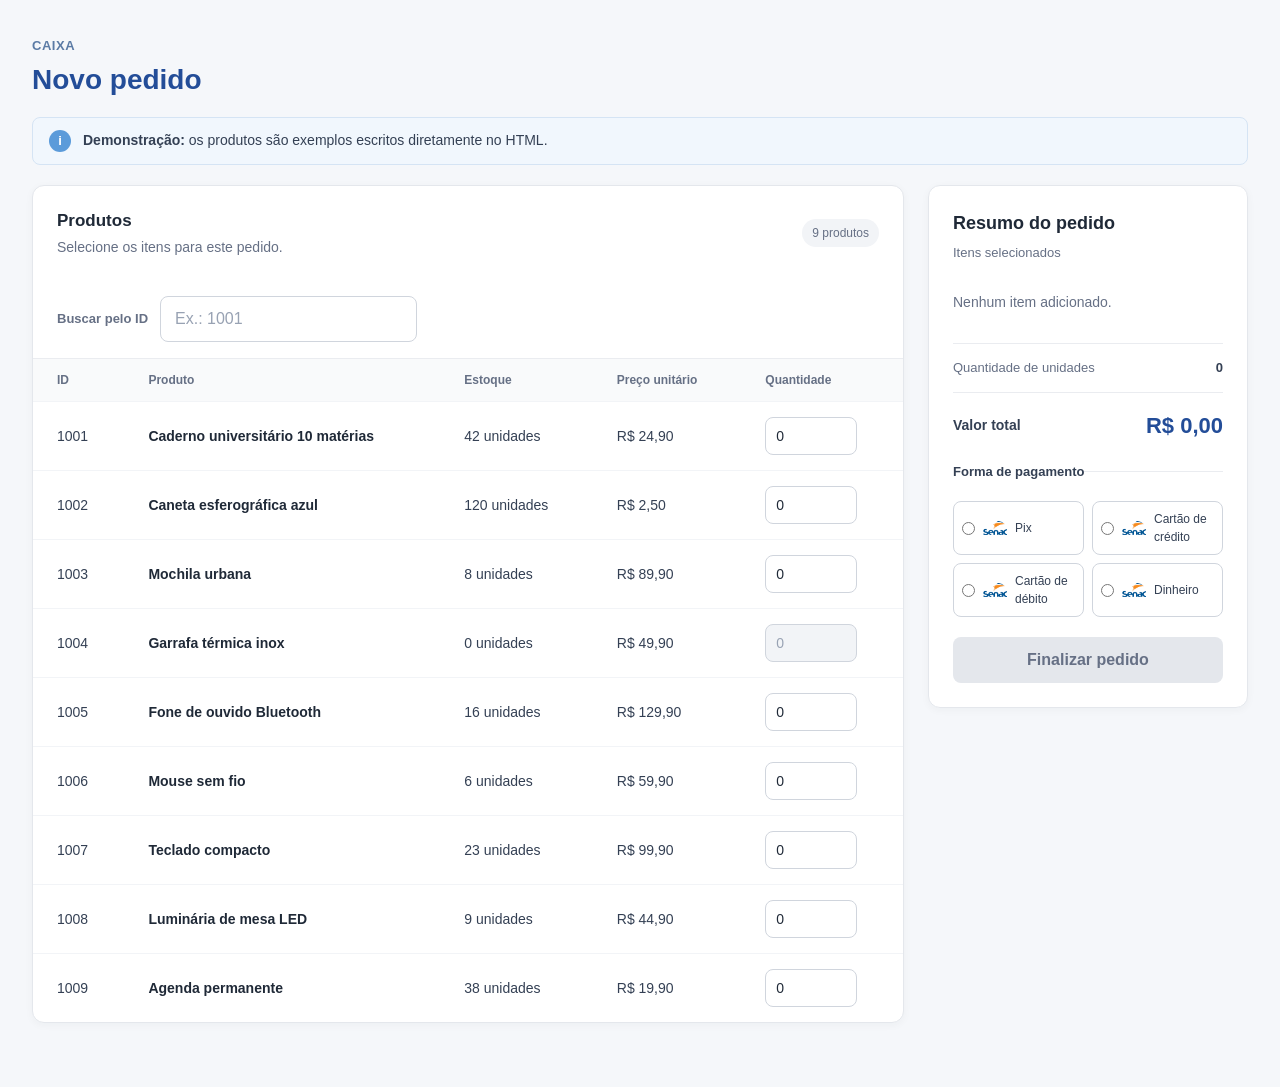
==== front-end/pages/caixa.html @ 9cf3b4d2 "Página de novo pedido" ====
<!DOCTYPE html>
<html lang="pt-BR">
<head>
    <meta charset="UTF-8">
    <meta name="viewport" content="width=device-width, initial-scale=1.0">
    <title>Novo pedido</title>
    <link rel="stylesheet" href="../styles/reset.css">
    <link rel="stylesheet" href="../styles/style.css">
    <link rel="stylesheet" href="../styles/caixa.css">
    <script src="../scripts/caixa.js" defer></script>
</head>
<body>
    <header></header>

    <main class="order-main">
        <section class="order-heading">
            <p class="order-eyebrow">Caixa</p>
            <h1>Novo pedido</h1>
        </section>

        <div class="order-notice">
            <span class="order-notice-icon" aria-hidden="true">i</span>
            <p><strong>Demonstração:</strong> os produtos são exemplos escritos diretamente no HTML.</p>
        </div>

        <div class="order-layout">
            <section class="table-card order-products">
                <div class="table-card-heading">
                    <div>
                        <h2>Produtos</h2>
                        <p>Selecione os itens para este pedido.</p>
                    </div>
                    <span class="table-count">9 produtos</span>
                </div>

                <div class="table-toolbar order-toolbar">
                    <div class="order-search">
                        <span>Buscar pelo ID</span>
                        <input
                            id="product-id-search"
                            class="input-text"
                            type="search"
                            inputmode="numeric"
                            placeholder="Ex.: 1001"
                        >
                    </div>
                </div>

                <div class="table-wrap">
                    <table class="data-table order-products-table">
                        <thead>
                            <tr>
                                <th scope="col">ID</th>
                                <th scope="col">Produto</th>
                                <th scope="col">Estoque</th>
                                <th scope="col">Preço unitário</th>
                                <th scope="col">Quantidade</th>
                            </tr>
                        </thead>
                        <tbody id="products-list">
                            <tr data-product-id="1001" data-price="24.90">
                                <td class="table-id">1001</td>
                                <td class="table-name">Caderno universitário 10 matérias</td>
                                <td>42 unidades</td>
                                <td>R$ 24,90</td>
                                <td><input class="input-text order-quantity" type="number" min="0" max="42" value="0" step="1" title="Quantidade de Caderno universitário 10 matérias"></td>
                            </tr>
                            <tr data-product-id="1002" data-price="2.50">
                                <td class="table-id">1002</td>
                                <td class="table-name">Caneta esferográfica azul</td>
                                <td>120 unidades</td>
                                <td>R$ 2,50</td>
                                <td><input class="input-text order-quantity" type="number" min="0" max="120" value="0" step="1" title="Quantidade de Caneta esferográfica azul"></td>
                            </tr>
                            <tr data-product-id="1003" data-price="89.90">
                                <td class="table-id">1003</td>
                                <td class="table-name">Mochila urbana</td>
                                <td>8 unidades</td>
                                <td>R$ 89,90</td>
                                <td><input class="input-text order-quantity" type="number" min="0" max="8" value="0" step="1" title="Quantidade de Mochila urbana"></td>
                            </tr>
                            <tr data-product-id="1004" data-price="49.90">
                                <td class="table-id">1004</td>
                                <td class="table-name">Garrafa térmica inox</td>
                                <td>0 unidades</td>
                                <td>R$ 49,90</td>
                                <td><input class="input-text order-quantity" type="number" min="0" max="0" value="0" step="1" disabled title="Produto sem estoque"></td>
                            </tr>
                            <tr data-product-id="1005" data-price="129.90">
                                <td class="table-id">1005</td>
                                <td class="table-name">Fone de ouvido Bluetooth</td>
                                <td>16 unidades</td>
                                <td>R$ 129,90</td>
                                <td><input class="input-text order-quantity" type="number" min="0" max="16" value="0" step="1" title="Quantidade de Fone de ouvido Bluetooth"></td>
                            </tr>
                            <tr data-product-id="1006" data-price="59.90">
                                <td class="table-id">1006</td>
                                <td class="table-name">Mouse sem fio</td>
                                <td>6 unidades</td>
                                <td>R$ 59,90</td>
                                <td><input class="input-text order-quantity" type="number" min="0" max="6" value="0" step="1" title="Quantidade de Mouse sem fio"></td>
                            </tr>
                            <tr data-product-id="1007" data-price="99.90">
                                <td class="table-id">1007</td>
                                <td class="table-name">Teclado compacto</td>
                                <td>23 unidades</td>
                                <td>R$ 99,90</td>
                                <td><input class="input-text order-quantity" type="number" min="0" max="23" value="0" step="1" title="Quantidade de Teclado compacto"></td>
                            </tr>
                            <tr data-product-id="1008" data-price="44.90">
                                <td class="table-id">1008</td>
                                <td class="table-name">Luminária de mesa LED</td>
                                <td>9 unidades</td>
                                <td>R$ 44,90</td>
                                <td><input class="input-text order-quantity" type="number" min="0" max="9" value="0" step="1" title="Quantidade de Luminária de mesa LED"></td>
                            </tr>
                            <tr data-product-id="1009" data-price="19.90">
                                <td class="table-id">1009</td>
                                <td class="table-name">Agenda permanente</td>
                                <td>38 unidades</td>
                                <td>R$ 19,90</td>
                                <td><input class="input-text order-quantity" type="number" min="0" max="38" value="0" step="1" title="Quantidade de Agenda permanente"></td>
                            </tr>
                        </tbody>
                    </table>
                </div>
            </section>

            <aside class="order-summary">
                <h2>Resumo do pedido</h2>
                <p class="order-summary-caption">Itens selecionados</p>
                <p class="order-summary-empty" id="summary-empty">Nenhum item adicionado.</p>
                <ul class="order-summary-items" id="summary-items"></ul>

                <div class="order-summary-count">
                    <span>Quantidade de unidades</span>
                    <strong id="summary-quantity">0</strong>
                </div>
                <div class="order-total">
                    <span>Valor total</span>
                    <strong id="order-total">R$ 0,00</strong>
                </div>

                <fieldset class="payment-methods">
                    <legend>Forma de pagamento</legend>
                    <label class="payment-method">
                        <input type="radio" name="pagamento" value="Pix">
                        <img class="payment-method-icon" src="../assets/Senac_logo.svg.webp" alt="">
                        <span>Pix</span>
                    </label>
                    <label class="payment-method">
                        <input type="radio" name="pagamento" value="Cartão de crédito">
                        <img class="payment-method-icon" src="../assets/Senac_logo.svg.webp" alt="">
                        <span>Cartão de crédito</span>
                    </label>
                    <label class="payment-method">
                        <input type="radio" name="pagamento" value="Cartão de débito">
                        <img class="payment-method-icon" src="../assets/Senac_logo.svg.webp" alt="">
                        <span>Cartão de débito</span>
                    </label>
                    <label class="payment-method">
                        <input type="radio" name="pagamento" value="Dinheiro">
                        <img class="payment-method-icon" src="../assets/Senac_logo.svg.webp" alt="">
                        <span>Dinheiro</span>
                    </label>
                </fieldset>

                <button class="order-submit" type="button" disabled>Finalizar pedido</button>
            </aside>
        </div>
    </main>
</body>
</html>
---- front-end/styles/style.css ----
/* CSS padrão para os elementos das páginas */
h1 {
    margin-bottom: 6px;
    color: #234D98;
    font-size: 28px;
    line-height: 1.25;
}

p {
    color: #667085;
    font-size: 14px;
}

.input-text {
    width: 100%;
    min-height: 46px;
    padding: 0 14px;
    border: 1px solid #D0D5DD;
    border-radius: 8px;
    color: #1F2937;
    background: #FFFFFF;
}

.input-text::placeholder {
    color: #98A2B3;
}

.input-text:focus {
    border-color: #5B9BDA;
}

.input-text:focus-visible,
button:focus-visible {
    outline: 3px solid rgb(91 155 218 / 35%);
    outline-offset: 3px;
}

button {
    display: inline-flex;
    min-height: 46px;
    align-items: center;
    justify-content: center;
    padding: 0 16px;
    border-radius: 8px;
    color: #FFFFFF;
    background: #234D98;
    font-weight: 600;
    transition: background-color 160ms ease;
}

button:hover {
    background: #1D417F;
}

/* === Estilos para padronizar as tabelas de usuários, produtos, etc === */
.table-card {
    overflow: hidden;
    border: 1px solid #E4E7EC;
    border-radius: 12px;
    background: #FFFFFF;
    box-shadow: 0 2px 8px rgb(31 41 55 / 4%);
}

.table-card-heading {
    display: flex;
    align-items: center;
    justify-content: space-between;
    gap: 16px;
    padding: 22px 24px;
}

.table-card-heading h2 {
    margin-bottom: 4px;
    color: #1F2937;
    font-size: 17px;
    font-weight: 600;
}

.table-toolbar {
    display: flex;
    flex-wrap: wrap;
    align-items: center;
    justify-content: space-between;
    gap: 16px;
    padding: 16px 24px;
}

.table-toolbar-actions {
    display: flex;
    flex-wrap: wrap;
    align-items: center;
    justify-content: flex-end;
    gap: 16px;
}

.table-sort-controls,
.table-stock-filter {
    display: flex;
    align-items: center;
    gap: 8px;
}

.table-sort-controls > span,
.table-stock-filter > span {
    color: #667085;
    font-size: 13px;
    font-weight: 600;
    white-space: nowrap;
}

.table-sort-controls button {
    min-height: 38px;
    padding: 0 12px;
    border: 1px solid #D0D5DD;
    color: #344054;
    background: #FFFFFF;
    font-size: 13px;
}

.table-sort-controls button:hover {
    background: #F9FAFB;
}

.table-search {
    flex: 1 1 220px;
    max-width: 320px;
}

.table-stock-filter .input-text {
    width: 96px;
    min-height: 38px;
    padding: 0 10px;
}

.table-count {
    padding: 5px 10px;
    border-radius: 20px;
    color: #667085;
    background: #F2F4F7;
    font-size: 12px;
    white-space: nowrap;
}

.table-wrap {
    overflow-x: auto;
    border-top: 1px solid #EAECF0;
}

.data-table {
    width: 100%;
    min-width: 560px;
    text-align: left;
}

.data-table th {
    padding: 12px 24px;
    color: #667085;
    background: #F9FAFB;
    font-size: 12px;
    font-weight: 600;
}

.data-table td {
    padding: 15px 24px;
    border-top: 1px solid #F2F4F7;
    color: #344054;
    font-size: 14px;
}

.table-image {
    width: 48px;
    height: 48px;
    border-radius: 8px;
    background: #F2F4F7;
    object-fit: cover;
}

.table-id {
    color: #667085;
    font-variant-numeric: tabular-nums;
}

.data-table td.table-name {
    color: #1F2937;
    font-weight: 600;
}

.table-status {
    display: inline-flex;
    padding: 4px 10px;
    border-radius: 20px;
    font-size: 12px;
    font-weight: 600;
    white-space: nowrap;
}

.table-status--available {
    color: #067647;
    background: #ECFDF3;
}

.table-status--low {
    color: #B54708;
    background: #FFF6ED;
}

.table-status--unavailable {
    color: #B42318;
    background: #FEF3F2;
}

@media (max-width: 640px) {
    .table-card-heading {
        padding: 18px 16px;
    }

    .table-toolbar {
        justify-content: flex-start;
        padding: 12px 16px;
    }

    .table-search {
        flex-basis: 100%;
        max-width: none;
    }

    .table-toolbar-actions {
        width: 100%;
        justify-content: space-between;
    }

    .table-sort-controls {
        flex-wrap: wrap;
    }

    .table-stock-filter {
        flex: 1 1 100%;
        justify-content: space-between;
    }

    .data-table th {
        padding: 12px 16px;
    }

    .data-table td {
        padding: 14px 16px;
    }
}
---- front-end/styles/caixa.css ----
body {
    background: #f5f7fa;
    color: #1f2937;
    font-family: "Segoe UI", Roboto, Arial, sans-serif;
}

.order-main {
    width: min(100%, 1440px);
    margin: 0 auto;
    padding: 36px 32px 64px;
}

.order-heading {
    margin-bottom: 20px;
}

.order-heading h1 {
    margin-bottom: 6px;
}

.order-eyebrow {
    margin-bottom: 6px;
    color: #5b7ba5;
    font-size: 13px;
    font-weight: 600;
    letter-spacing: 0.04em;
    text-transform: uppercase;
}

.order-notice {
    display: flex;
    align-items: center;
    gap: 12px;
    margin-bottom: 20px;
    padding: 12px 16px;
    border: 1px solid #d5e4f4;
    border-radius: 8px;
    background: #f1f7fd;
}

.order-notice p {
    color: #344054;
}

.order-notice-icon {
    display: grid;
    width: 22px;
    height: 22px;
    flex: 0 0 22px;
    place-items: center;
    border-radius: 50%;
    color: #fff;
    background: #5b9bda;
    font-size: 13px;
    font-weight: 700;
}

.order-layout {
    display: grid;
    grid-template-columns: minmax(0, 1fr) 320px;
    align-items: start;
    gap: 24px;
}

.order-products {
    min-width: 0;
}

.order-toolbar {
    justify-content: flex-start;
}

.order-search {
    display: flex;
    width: min(100%, 360px);
    align-items: center;
    gap: 12px;
}

.order-search > span {
    color: #667085;
    font-size: 13px;
    font-weight: 600;
    white-space: nowrap;
}

.order-search .input-text {
    min-width: 0;
}

.order-products-table {
    min-width: 720px;
}

.order-quantity {
    width: 92px;
    min-height: 38px;
    padding: 0 10px;
}

.order-quantity:disabled {
    color: #98a2b3;
    background: #f2f4f7;
    cursor: not-allowed;
}

.order-empty {
    padding: 24px;
    color: #667085;
    text-align: center;
}

.order-summary {
    position: sticky;
    top: 24px;
    padding: 24px;
    border: 1px solid #e4e7ec;
    border-radius: 12px;
    background: #fff;
    box-shadow: 0 2px 8px rgb(31 41 55 / 4%);
}

.order-summary h2 {
    margin-bottom: 6px;
    color: #1f2937;
    font-size: 18px;
    font-weight: 600;
}

.order-summary-caption {
    margin-bottom: 16px;
    color: #667085;
    font-size: 13px;
}

.order-summary-empty {
    padding: 14px 0;
    color: #667085;
    font-size: 14px;
}

.order-summary-items {
    display: grid;
    gap: 12px;
    max-height: 250px;
    overflow-y: auto;
    margin-bottom: 16px;
}

.order-summary-item {
    display: flex;
    justify-content: space-between;
    gap: 12px;
    color: #344054;
    font-size: 13px;
}

.order-summary-item-name {
    min-width: 0;
}

.order-summary-item-value {
    flex: 0 0 auto;
    font-weight: 600;
    white-space: nowrap;
}

.order-summary-count,
.order-total {
    display: flex;
    align-items: center;
    justify-content: space-between;
    gap: 12px;
}

.order-summary-count {
    padding: 14px 0;
    border-top: 1px solid #eaecf0;
    color: #667085;
    font-size: 13px;
}

.order-summary-count strong {
    color: #344054;
    font-variant-numeric: tabular-nums;
}

.order-total {
    padding: 16px 0 20px;
    border-top: 1px solid #eaecf0;
    color: #344054;
    font-size: 14px;
    font-weight: 600;
}

.order-total strong {
    color: #234d98;
    font-size: 22px;
    font-variant-numeric: tabular-nums;
}

.payment-methods {
    display: grid;
    grid-template-columns: repeat(2, minmax(0, 1fr));
    gap: 8px;
    margin-bottom: 20px;
    padding-top: 16px;
    border-top: 1px solid #eaecf0;
}

.payment-methods legend {
    grid-column: 1 / -1;
    margin-bottom: 4px;
    color: #344054;
    font-size: 13px;
    font-weight: 600;
}

.payment-method {
    display: flex;
    min-height: 42px;
    align-items: center;
    gap: 8px;
    padding: 8px;
    border: 1px solid #d0d5dd;
    border-radius: 8px;
    color: #344054;
    font-size: 12px;
    cursor: pointer;
}

.payment-method input {
    flex: 0 0 auto;
    accent-color: #234d98;
}

.payment-method-icon {
    width: 24px;
    height: 24px;
    flex: 0 0 24px;
    object-fit: contain;
}

.payment-method:focus-within {
    outline: 3px solid rgb(91 155 218 / 35%);
    outline-offset: 2px;
}

.order-submit {
    width: 100%;
}

.order-submit:disabled,
.order-submit:disabled:hover {
    color: #667085;
    background: #e4e7ec;
    cursor: not-allowed;
}

.order-summary-note {
    margin-top: 12px;
    color: #667085;
    font-size: 12px;
    text-align: center;
}

@media (max-width: 980px) {
    .order-layout {
        grid-template-columns: minmax(0, 1fr) 280px;
        gap: 16px;
    }

    .order-summary {
        padding: 20px;
    }
}

@media (max-width: 760px) {
    .order-main {
        padding: 28px 16px 40px;
    }

    .order-layout {
        grid-template-columns: 1fr;
    }

    .order-summary {
        position: static;
    }

    .order-search {
        align-items: flex-start;
        flex-direction: column;
        gap: 8px;
    }
}
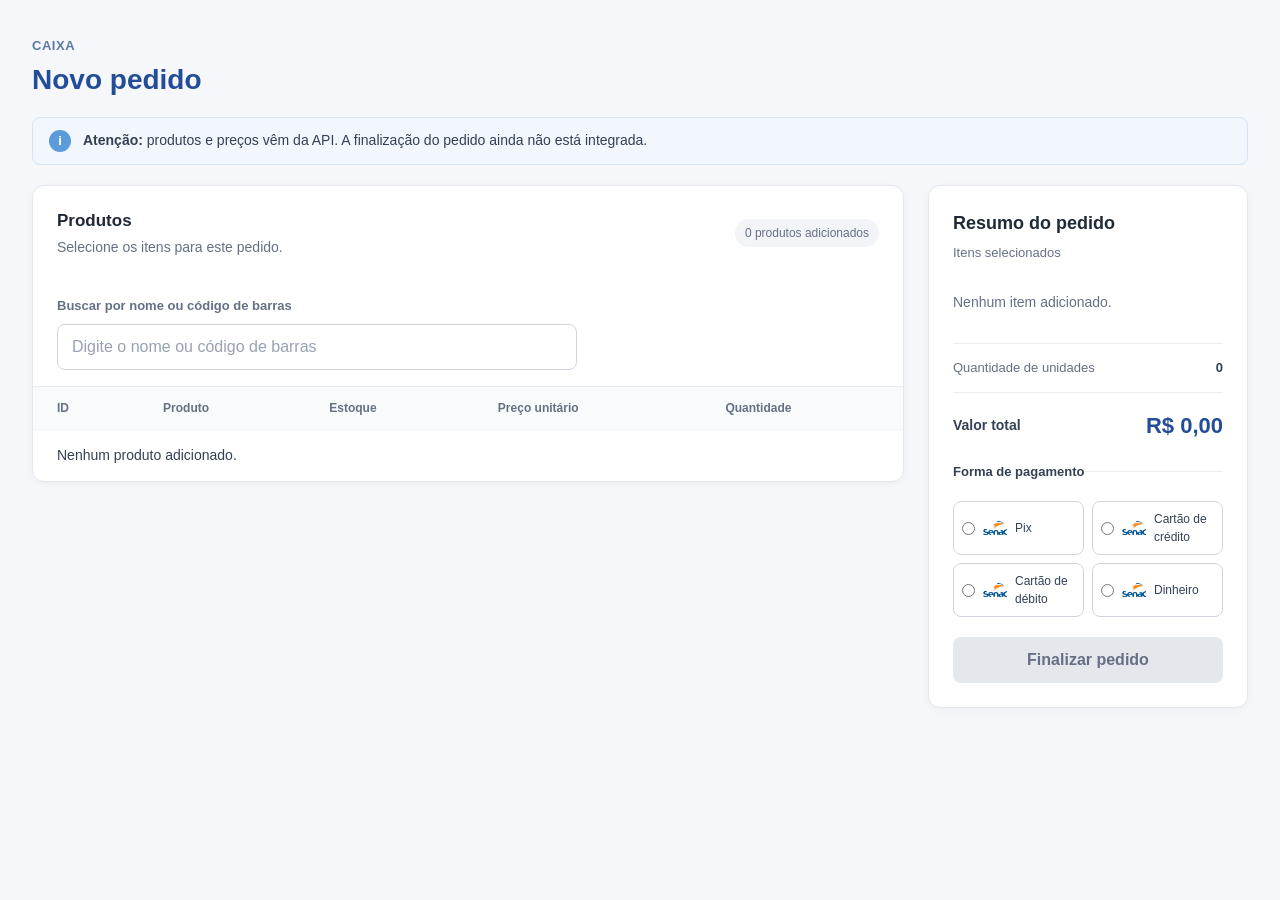
==== commit bbd45e23: "Integração da tela de pedidos com os produtos da API" ====
--- a/front-end/pages/caixa.html
+++ b/front-end/pages/caixa.html
@@ -7,7 +7,7 @@
     <link rel="stylesheet" href="../styles/reset.css">
     <link rel="stylesheet" href="../styles/style.css">
     <link rel="stylesheet" href="../styles/caixa.css">
-    <script src="../scripts/caixa.js" defer></script>
+    <script type="module" src="../scripts/caixa.js"></script>
 </head>
 <body>
     <header></header>
@@ -20,7 +20,7 @@
 
         <div class="order-notice">
             <span class="order-notice-icon" aria-hidden="true">i</span>
-            <p><strong>Demonstração:</strong> os produtos são exemplos escritos diretamente no HTML.</p>
+            <p><strong>Atenção:</strong> produtos e preços vêm da API. A finalização do pedido ainda não está integrada.</p>
         </div>
 
         <div class="order-layout">
@@ -30,19 +30,19 @@
                         <h2>Produtos</h2>
                         <p>Selecione os itens para este pedido.</p>
                     </div>
-                    <span class="table-count">9 produtos</span>
+                    <span class="table-count" id="products-count">0 adicionados</span>
                 </div>
 
                 <div class="table-toolbar order-toolbar">
-                    <div class="order-search">
-                        <span>Buscar pelo ID</span>
+                    <div class="order-search" id="order-search">
+                        <span>Buscar por nome ou código de barras</span>
                         <input
-                            id="product-id-search"
+                            id="product-search"
                             class="input-text"
                             type="search"
-                            inputmode="numeric"
-                            placeholder="Ex.: 1001"
+                            placeholder="Digite o nome ou código de barras"
                         >
+                        <div class="order-search-results" id="product-search-results" hidden></div>
                     </div>
                 </div>
 
@@ -58,69 +58,7 @@
                             </tr>
                         </thead>
                         <tbody id="products-list">
-                            <tr data-product-id="1001" data-price="24.90">
-                                <td class="table-id">1001</td>
-                                <td class="table-name">Caderno universitário 10 matérias</td>
-                                <td>42 unidades</td>
-                                <td>R$ 24,90</td>
-                                <td><input class="input-text order-quantity" type="number" min="0" max="42" value="0" step="1" title="Quantidade de Caderno universitário 10 matérias"></td>
-                            </tr>
-                            <tr data-product-id="1002" data-price="2.50">
-                                <td class="table-id">1002</td>
-                                <td class="table-name">Caneta esferográfica azul</td>
-                                <td>120 unidades</td>
-                                <td>R$ 2,50</td>
-                                <td><input class="input-text order-quantity" type="number" min="0" max="120" value="0" step="1" title="Quantidade de Caneta esferográfica azul"></td>
-                            </tr>
-                            <tr data-product-id="1003" data-price="89.90">
-                                <td class="table-id">1003</td>
-                                <td class="table-name">Mochila urbana</td>
-                                <td>8 unidades</td>
-                                <td>R$ 89,90</td>
-                                <td><input class="input-text order-quantity" type="number" min="0" max="8" value="0" step="1" title="Quantidade de Mochila urbana"></td>
-                            </tr>
-                            <tr data-product-id="1004" data-price="49.90">
-                                <td class="table-id">1004</td>
-                                <td class="table-name">Garrafa térmica inox</td>
-                                <td>0 unidades</td>
-                                <td>R$ 49,90</td>
-                                <td><input class="input-text order-quantity" type="number" min="0" max="0" value="0" step="1" disabled title="Produto sem estoque"></td>
-                            </tr>
-                            <tr data-product-id="1005" data-price="129.90">
-                                <td class="table-id">1005</td>
-                                <td class="table-name">Fone de ouvido Bluetooth</td>
-                                <td>16 unidades</td>
-                                <td>R$ 129,90</td>
-                                <td><input class="input-text order-quantity" type="number" min="0" max="16" value="0" step="1" title="Quantidade de Fone de ouvido Bluetooth"></td>
-                            </tr>
-                            <tr data-product-id="1006" data-price="59.90">
-                                <td class="table-id">1006</td>
-                                <td class="table-name">Mouse sem fio</td>
-                                <td>6 unidades</td>
-                                <td>R$ 59,90</td>
-                                <td><input class="input-text order-quantity" type="number" min="0" max="6" value="0" step="1" title="Quantidade de Mouse sem fio"></td>
-                            </tr>
-                            <tr data-product-id="1007" data-price="99.90">
-                                <td class="table-id">1007</td>
-                                <td class="table-name">Teclado compacto</td>
-                                <td>23 unidades</td>
-                                <td>R$ 99,90</td>
-                                <td><input class="input-text order-quantity" type="number" min="0" max="23" value="0" step="1" title="Quantidade de Teclado compacto"></td>
-                            </tr>
-                            <tr data-product-id="1008" data-price="44.90">
-                                <td class="table-id">1008</td>
-                                <td class="table-name">Luminária de mesa LED</td>
-                                <td>9 unidades</td>
-                                <td>R$ 44,90</td>
-                                <td><input class="input-text order-quantity" type="number" min="0" max="9" value="0" step="1" title="Quantidade de Luminária de mesa LED"></td>
-                            </tr>
-                            <tr data-product-id="1009" data-price="19.90">
-                                <td class="table-id">1009</td>
-                                <td class="table-name">Agenda permanente</td>
-                                <td>38 unidades</td>
-                                <td>R$ 19,90</td>
-                                <td><input class="input-text order-quantity" type="number" min="0" max="38" value="0" step="1" title="Quantidade de Agenda permanente"></td>
-                            </tr>
+                            <tr><td class="table-message" colspan="5">Nenhum produto adicionado.</td></tr>
                         </tbody>
                     </table>
                 </div>
--- a/front-end/styles/caixa.css
+++ b/front-end/styles/caixa.css
@@ -64,6 +64,9 @@
 
 .order-products {
     min-width: 0;
+    position: relative;
+    z-index: 2;
+    overflow: visible;
 }
 
 .order-toolbar {
@@ -71,21 +74,100 @@
 }
 
 .order-search {
-    display: flex;
-    width: min(100%, 360px);
-    align-items: center;
-    gap: 12px;
+    position: relative;
+    z-index: 3;
+    display: flex;
+    width: min(100%, 520px);
+    flex-direction: column;
+    gap: 8px;
 }
 
 .order-search > span {
     color: #667085;
     font-size: 13px;
     font-weight: 600;
-    white-space: nowrap;
 }
 
 .order-search .input-text {
     min-width: 0;
+}
+
+.order-search-results {
+    position: absolute;
+    top: calc(100% + 6px);
+    right: 0;
+    left: 0;
+    z-index: 10;
+    max-height: min(360px, calc(100vh - 220px));
+    overflow-y: auto;
+    border: 1px solid #d0d5dd;
+    border-radius: 8px;
+    background: #fff;
+    box-shadow: 0 8px 24px rgb(31 41 55 / 16%);
+}
+
+.order-search-result {
+    display: flex;
+    width: 100%;
+    min-height: 64px;
+    align-items: center;
+    justify-content: space-between;
+    gap: 16px;
+    padding: 10px 14px;
+    border-bottom: 1px solid #eaecf0;
+    border-radius: 0;
+    color: #344054;
+    background: #fff;
+    text-align: left;
+}
+
+.order-search-result:last-child {
+    border-bottom: 0;
+}
+
+.order-search-result:hover {
+    background: #f9fafb;
+}
+
+.order-search-result:disabled,
+.order-search-result:disabled:hover {
+    color: #98a2b3;
+    background: #f9fafb;
+    cursor: not-allowed;
+}
+
+.order-search-result-details {
+    display: grid;
+    min-width: 0;
+    gap: 4px;
+}
+
+.order-search-result-name {
+    overflow: hidden;
+    color: inherit;
+    font-size: 14px;
+    text-overflow: ellipsis;
+    white-space: nowrap;
+}
+
+.order-search-result-description {
+    color: #667085;
+    font-size: 12px;
+    font-weight: 400;
+}
+
+.order-search-result-price {
+    flex: 0 0 auto;
+    font-size: 13px;
+    font-weight: 600;
+    white-space: nowrap;
+}
+
+.order-search-message {
+    margin: 0;
+    padding: 16px;
+    color: #667085;
+    font-size: 13px;
 }
 
 .order-products-table {
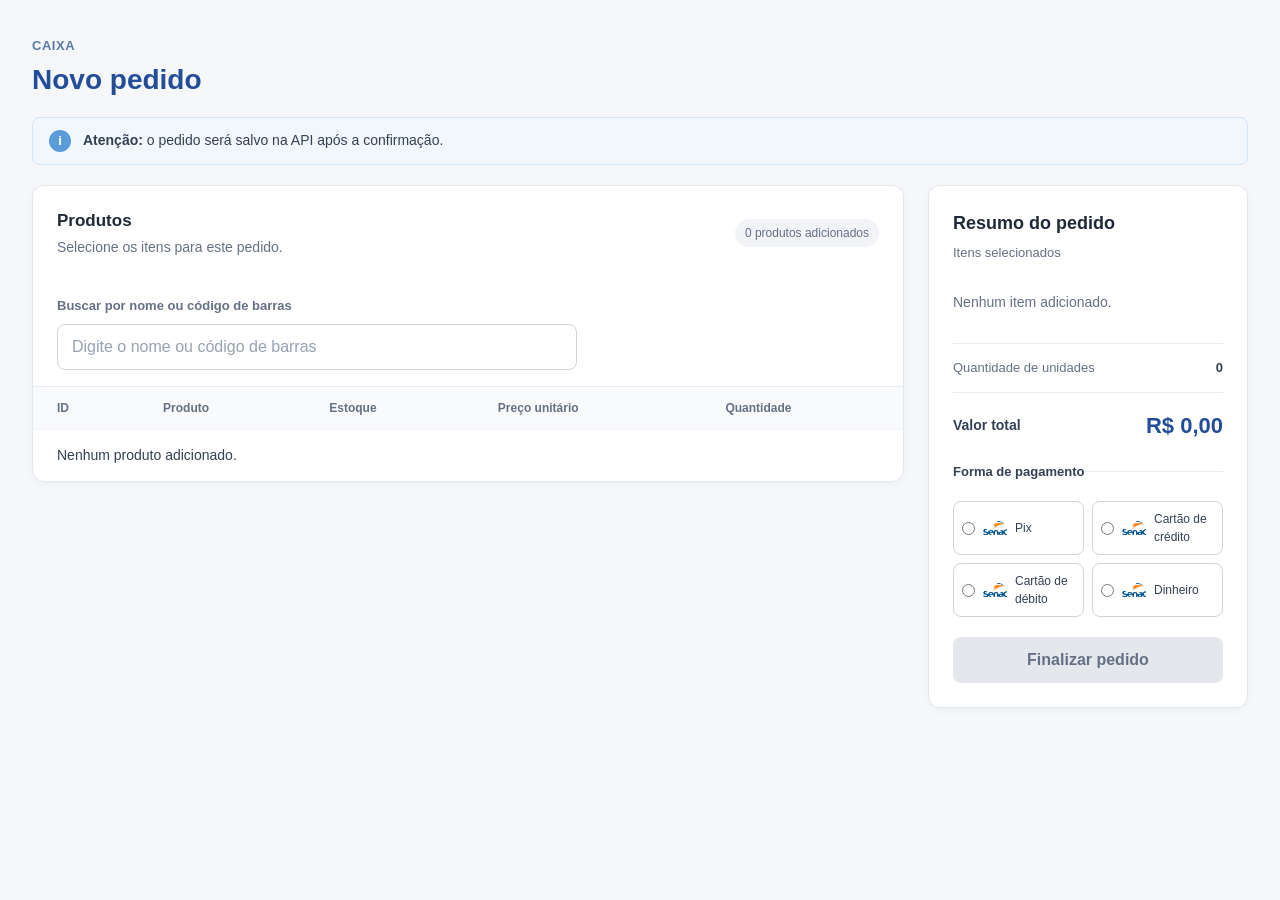
==== commit f3dfc8f9: "Integração com a API para salvar os pedidos" ====
--- a/front-end/pages/caixa.html
+++ b/front-end/pages/caixa.html
@@ -20,8 +20,9 @@
 
         <div class="order-notice">
             <span class="order-notice-icon" aria-hidden="true">i</span>
-            <p><strong>Atenção:</strong> produtos e preços vêm da API. A finalização do pedido ainda não está integrada.</p>
+            <p><strong>Atenção:</strong> o pedido será salvo na API após a confirmação.</p>
         </div>
+        <p class="order-success" id="order-success" role="status" aria-live="polite" hidden></p>
 
         <div class="order-layout">
             <section class="table-card order-products">
@@ -103,9 +104,19 @@
                     </label>
                 </fieldset>
 
-                <button class="order-submit" type="button" disabled>Finalizar pedido</button>
+                <button class="order-submit" id="finalize-order" type="button" disabled>Finalizar pedido</button>
             </aside>
         </div>
     </main>
+
+    <dialog class="order-confirmation-dialog" id="order-confirmation">
+        <h2>Deseja finalizar o pedido?</h2>
+        <p>Ao confirmar, o pedido será registrado e o caixa ficará pronto para um novo pedido.</p>
+        <p class="order-confirmation-feedback" id="order-confirmation-feedback" role="alert" aria-live="polite"></p>
+        <div class="order-confirmation-actions">
+            <button class="order-confirmation-cancel" id="cancel-order" type="button">Cancelar</button>
+            <button class="order-confirmation-confirm" id="confirm-order" type="button">Confirmar pedido</button>
+        </div>
+    </dialog>
 </body>
 </html>
--- a/front-end/styles/caixa.css
+++ b/front-end/styles/caixa.css
@@ -53,6 +53,72 @@
     background: #5b9bda;
     font-size: 13px;
     font-weight: 700;
+}
+
+.order-success {
+    margin-bottom: 20px;
+    padding: 14px 16px;
+    border: 1px solid #abefc6;
+    border-radius: 8px;
+    color: #067647;
+    background: #ecfdf3;
+    font-weight: 600;
+}
+
+.order-confirmation-dialog {
+    width: min(440px, calc(100% - 32px));
+    margin: auto;
+    padding: 24px;
+    border: 1px solid #e4e7ec;
+    border-radius: 12px;
+    background: #fff;
+    box-shadow: 0 16px 48px rgb(16 24 40 / 20%);
+}
+
+.order-confirmation-dialog::backdrop {
+    background: rgb(16 24 40 / 45%);
+}
+
+.order-confirmation-dialog h2 {
+    margin-bottom: 8px;
+    color: #1f2937;
+    font-size: 19px;
+    font-weight: 600;
+}
+
+.order-confirmation-dialog p {
+    margin-bottom: 22px;
+    line-height: 1.5;
+}
+
+.order-confirmation-feedback {
+    margin-bottom: 16px;
+    color: #b42318;
+}
+
+.order-confirmation-actions {
+    display: flex;
+    justify-content: flex-end;
+    gap: 10px;
+}
+
+.order-confirmation-cancel {
+    border: 1px solid #d0d5dd;
+    color: #344054;
+    background: #fff;
+}
+
+.order-confirmation-cancel:hover {
+    background: #f9fafb;
+}
+
+.order-confirmation-confirm {
+    background: #234d98;
+}
+
+.order-confirmation-actions button:disabled {
+    cursor: wait;
+    opacity: 0.7;
 }
 
 .order-layout {
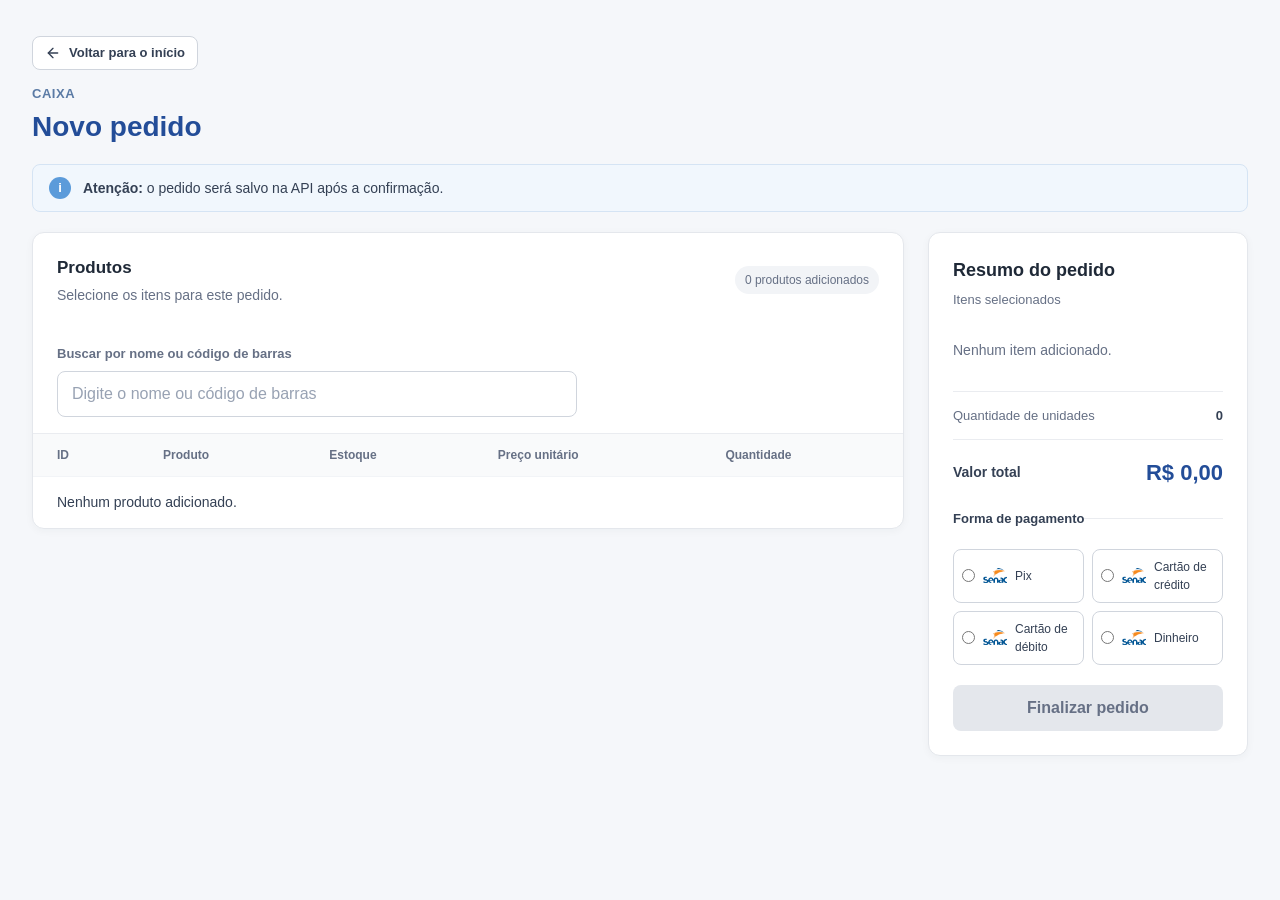
==== commit fe99bf8e: "refactor: Adicionei a opção de voltar para a página home de dentro da página de novos pedidos, o que" ====
--- a/front-end/pages/caixa.html
+++ b/front-end/pages/caixa.html
@@ -14,6 +14,13 @@
 
     <main class="order-main">
         <section class="order-heading">
+            <a class="order-back-link" href="/">
+                <svg width="16" height="16" viewBox="0 0 24 24" fill="none" stroke="currentColor" stroke-width="2" stroke-linecap="round" stroke-linejoin="round" aria-hidden="true">
+                    <path d="M19 12H5"/>
+                    <path d="m12 19-7-7 7-7"/>
+                </svg>
+                Voltar para o início
+            </a>
             <p class="order-eyebrow">Caixa</p>
             <h1>Novo pedido</h1>
         </section>
--- a/front-end/styles/caixa.css
+++ b/front-end/styles/caixa.css
@@ -412,6 +412,27 @@
     text-align: center;
 }
 
+.order-back-link {
+    display: inline-flex;
+    align-items: center;
+    gap: 8px;
+    margin-bottom: 14px;
+    padding: 6px 12px;
+    border: 1px solid #d0d5dd;
+    border-radius: 8px;
+    color: #344054;
+    background: #fff;
+    font-size: 13px;
+    font-weight: 600;
+    text-decoration: none;
+    transition: background-color 0.15s ease, border-color 0.15s ease;
+}
+
+.order-back-link:hover {
+    background: #f9fafb;
+    border-color: #98a2b3;
+}
+
 @media (max-width: 980px) {
     .order-layout {
         grid-template-columns: minmax(0, 1fr) 280px;
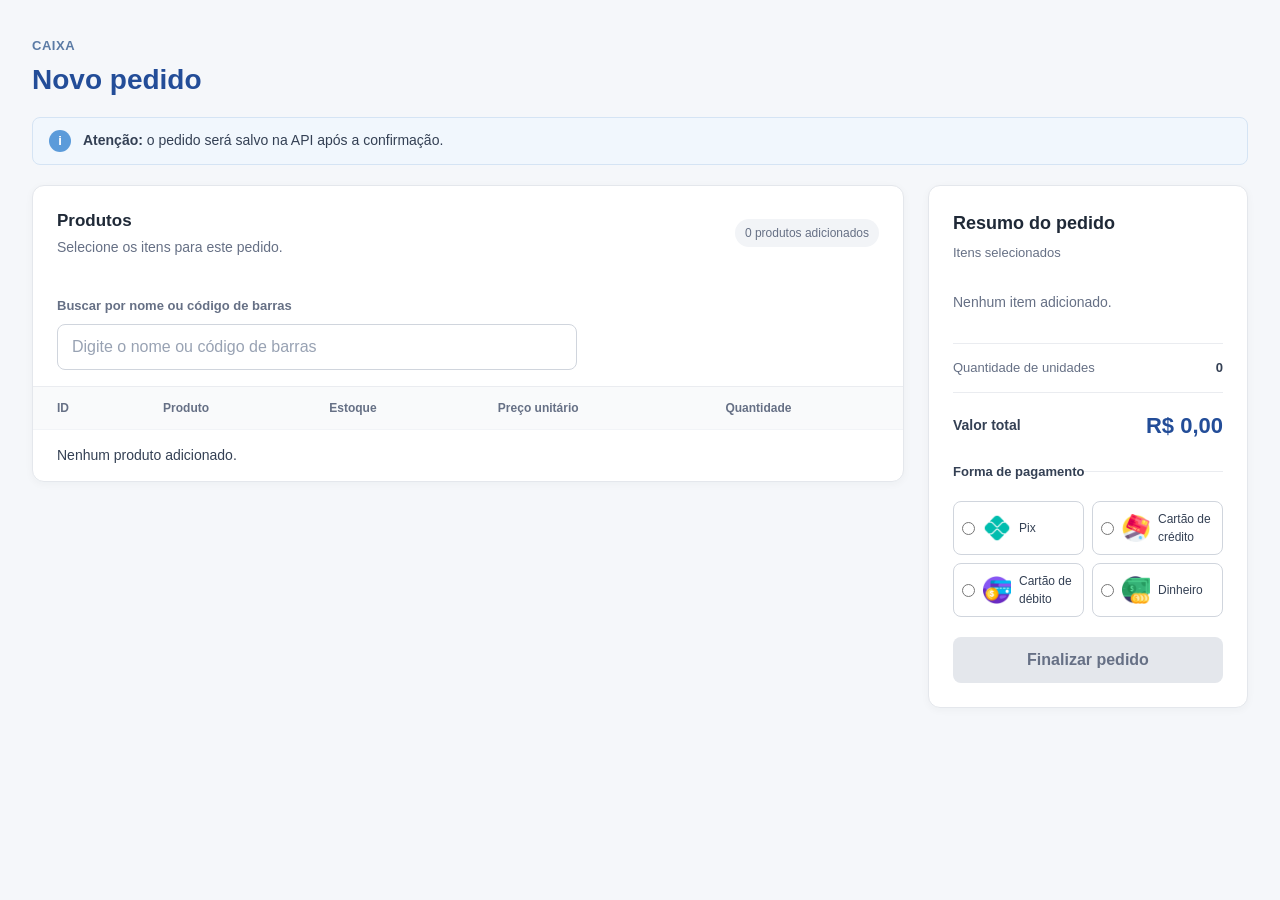
==== commit 2f3c276e: "Icones e ajustes de css" ====
--- a/front-end/pages/caixa.html
+++ b/front-end/pages/caixa.html
@@ -14,13 +14,6 @@
 
     <main class="order-main">
         <section class="order-heading">
-            <a class="order-back-link" href="/">
-                <svg width="16" height="16" viewBox="0 0 24 24" fill="none" stroke="currentColor" stroke-width="2" stroke-linecap="round" stroke-linejoin="round" aria-hidden="true">
-                    <path d="M19 12H5"/>
-                    <path d="m12 19-7-7 7-7"/>
-                </svg>
-                Voltar para o início
-            </a>
             <p class="order-eyebrow">Caixa</p>
             <h1>Novo pedido</h1>
         </section>
@@ -91,22 +84,22 @@
                     <legend>Forma de pagamento</legend>
                     <label class="payment-method">
                         <input type="radio" name="pagamento" value="Pix">
-                        <img class="payment-method-icon" src="../assets/Senac_logo.svg.webp" alt="">
+                        <img class="payment-method-icon" src="../assets/pix.png" alt="">
                         <span>Pix</span>
                     </label>
                     <label class="payment-method">
                         <input type="radio" name="pagamento" value="Cartão de crédito">
-                        <img class="payment-method-icon" src="../assets/Senac_logo.svg.webp" alt="">
+                        <img class="payment-method-icon" src="../assets/cartao-de-credito.png" alt="">
                         <span>Cartão de crédito</span>
                     </label>
                     <label class="payment-method">
                         <input type="radio" name="pagamento" value="Cartão de débito">
-                        <img class="payment-method-icon" src="../assets/Senac_logo.svg.webp" alt="">
+                        <img class="payment-method-icon" src="../assets/cartao-de-debito .png" alt="">
                         <span>Cartão de débito</span>
                     </label>
                     <label class="payment-method">
                         <input type="radio" name="pagamento" value="Dinheiro">
-                        <img class="payment-method-icon" src="../assets/Senac_logo.svg.webp" alt="">
+                        <img class="payment-method-icon" src="../assets/dinheiro.png" alt="">
                         <span>Dinheiro</span>
                     </label>
                 </fieldset>
--- a/front-end/styles/caixa.css
+++ b/front-end/styles/caixa.css
@@ -383,9 +383,9 @@
 }
 
 .payment-method-icon {
-    width: 24px;
-    height: 24px;
-    flex: 0 0 24px;
+    width: 28px;
+    height: 28px;
+    flex: 0 0 28px;
     object-fit: contain;
 }
 
@@ -410,27 +410,6 @@
     color: #667085;
     font-size: 12px;
     text-align: center;
-}
-
-.order-back-link {
-    display: inline-flex;
-    align-items: center;
-    gap: 8px;
-    margin-bottom: 14px;
-    padding: 6px 12px;
-    border: 1px solid #d0d5dd;
-    border-radius: 8px;
-    color: #344054;
-    background: #fff;
-    font-size: 13px;
-    font-weight: 600;
-    text-decoration: none;
-    transition: background-color 0.15s ease, border-color 0.15s ease;
-}
-
-.order-back-link:hover {
-    background: #f9fafb;
-    border-color: #98a2b3;
 }
 
 @media (max-width: 980px) {
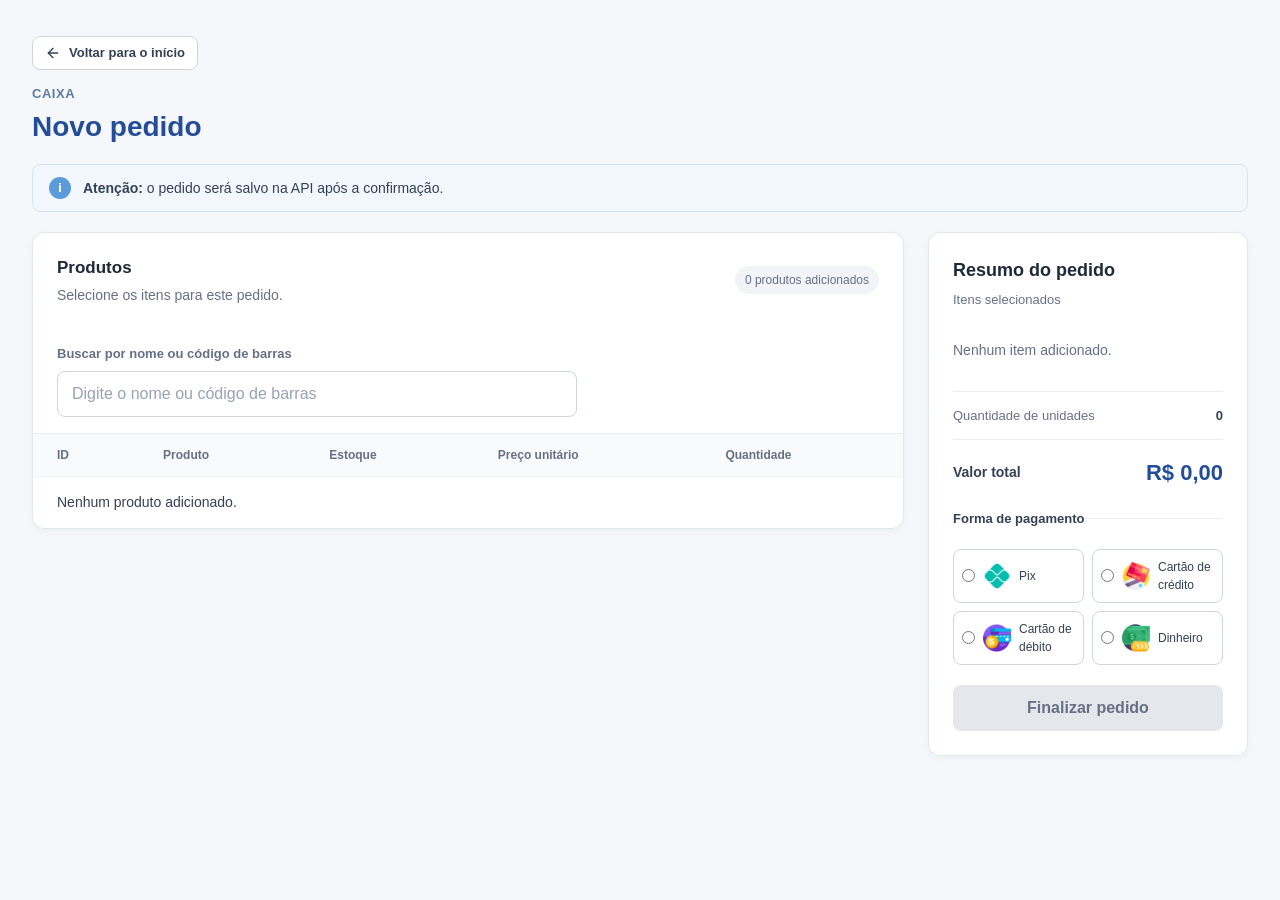
==== commit 1e4d2d12: "Merge branch 'main' of https://github.com/Febilando/projeto-integrador-senac into style/icons-css" ====
--- a/front-end/pages/caixa.html
+++ b/front-end/pages/caixa.html
@@ -14,6 +14,13 @@
 
     <main class="order-main">
         <section class="order-heading">
+            <a class="order-back-link" href="/">
+                <svg width="16" height="16" viewBox="0 0 24 24" fill="none" stroke="currentColor" stroke-width="2" stroke-linecap="round" stroke-linejoin="round" aria-hidden="true">
+                    <path d="M19 12H5"/>
+                    <path d="m12 19-7-7 7-7"/>
+                </svg>
+                Voltar para o início
+            </a>
             <p class="order-eyebrow">Caixa</p>
             <h1>Novo pedido</h1>
         </section>
--- a/front-end/styles/caixa.css
+++ b/front-end/styles/caixa.css
@@ -412,6 +412,27 @@
     text-align: center;
 }
 
+.order-back-link {
+    display: inline-flex;
+    align-items: center;
+    gap: 8px;
+    margin-bottom: 14px;
+    padding: 6px 12px;
+    border: 1px solid #d0d5dd;
+    border-radius: 8px;
+    color: #344054;
+    background: #fff;
+    font-size: 13px;
+    font-weight: 600;
+    text-decoration: none;
+    transition: background-color 0.15s ease, border-color 0.15s ease;
+}
+
+.order-back-link:hover {
+    background: #f9fafb;
+    border-color: #98a2b3;
+}
+
 @media (max-width: 980px) {
     .order-layout {
         grid-template-columns: minmax(0, 1fr) 280px;
